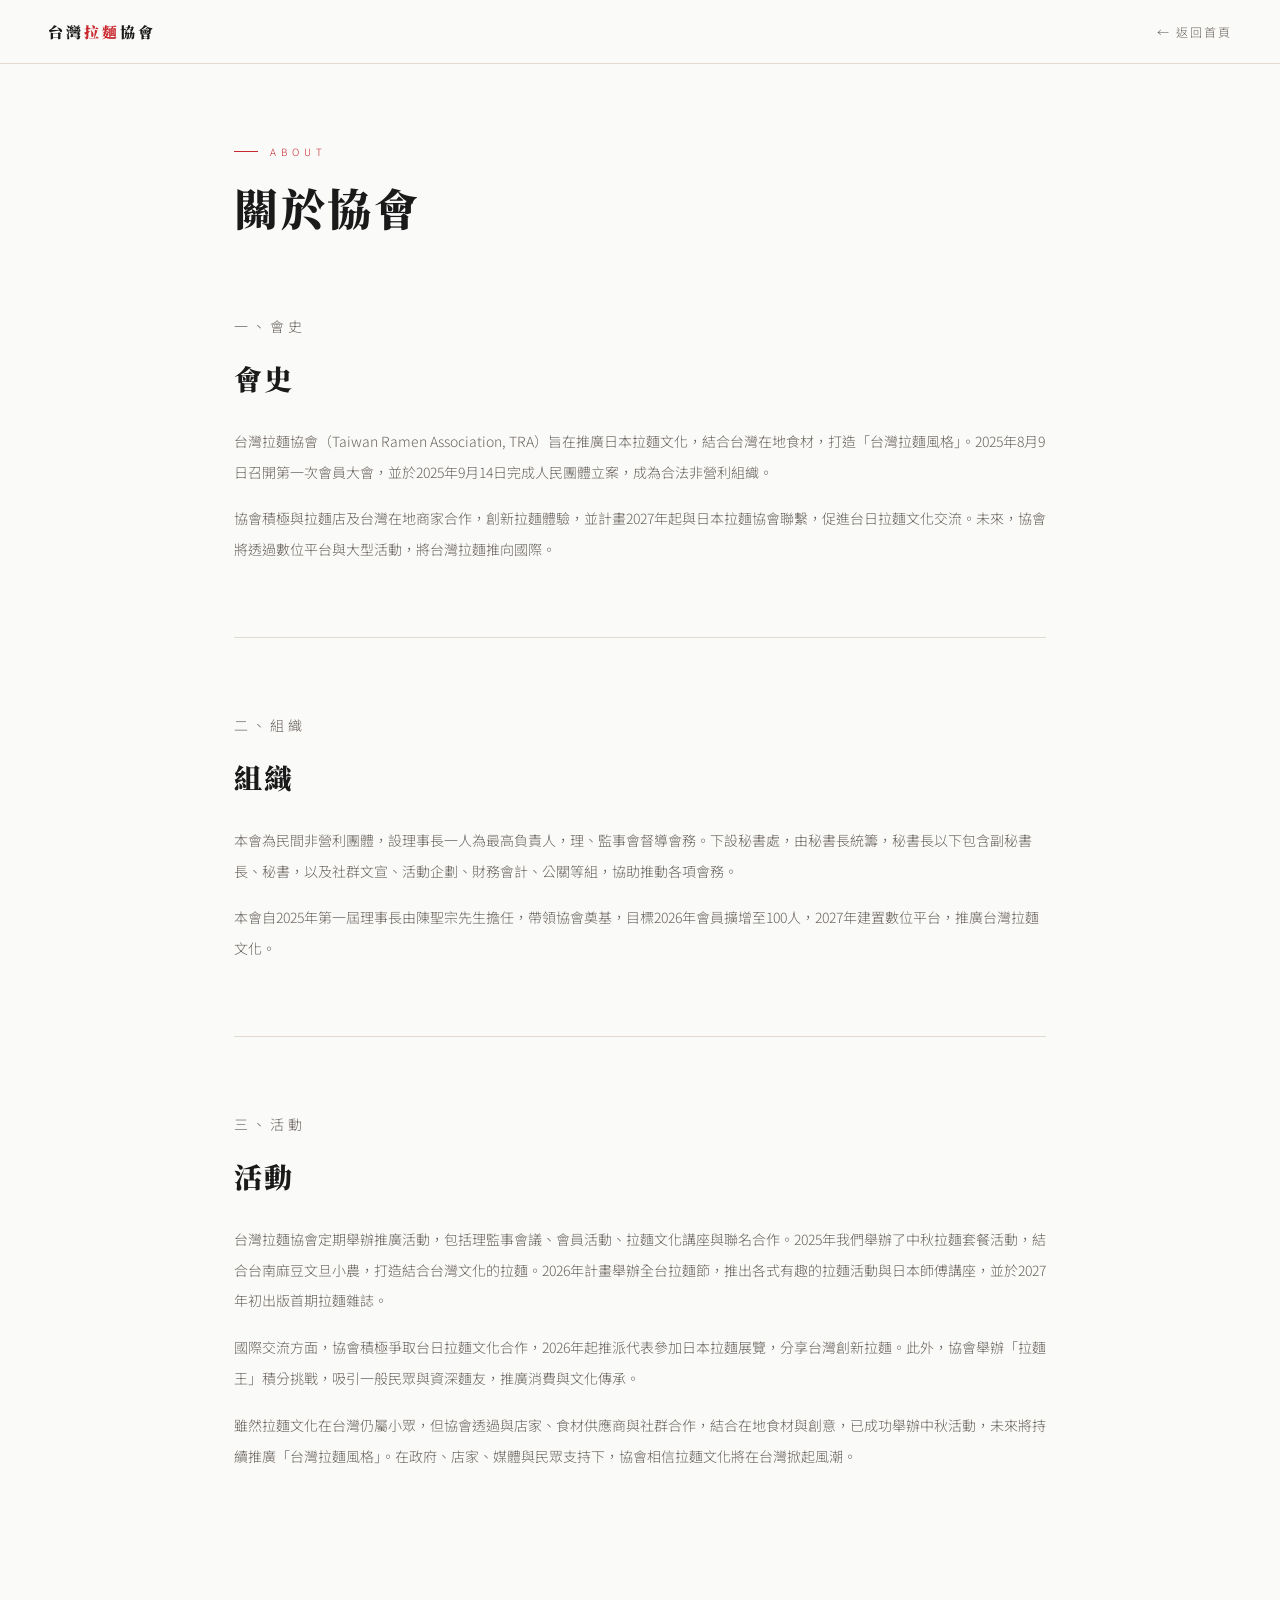
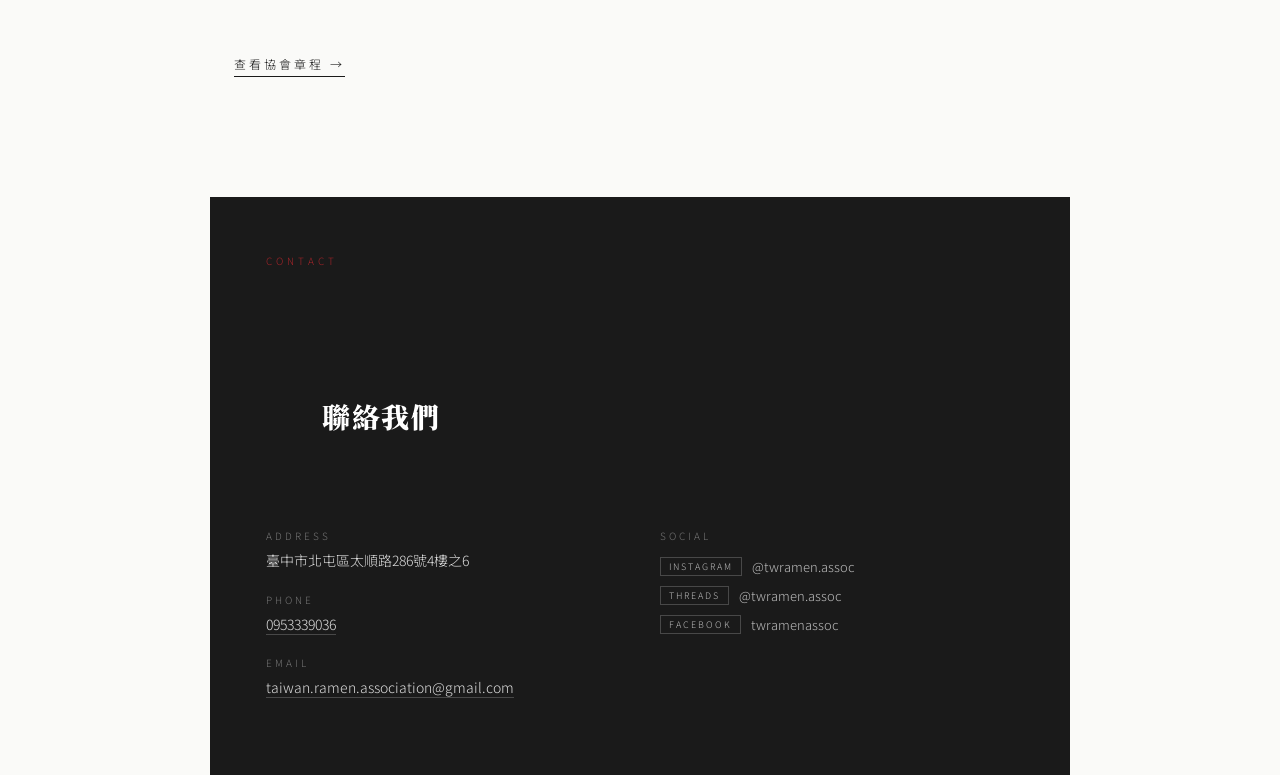
==== about.html @ 66710445 "新增關於協會與章程頁面，內容以 JSON 外嵌管理 Co-Authored-By: Claude Sonnet 4.6 <noreply@anthropic.com>" ====
<!DOCTYPE html>
<html lang="zh-TW">
<head>
  <meta charset="UTF-8">
  <meta name="viewport" content="width=device-width, initial-scale=1.0">
  <title>關於協會 | 台灣拉麵協會</title>
  <link rel="preconnect" href="https://fonts.googleapis.com">
  <link href="https://fonts.googleapis.com/css2?family=Noto+Sans+TC:wght@300;400;500&family=Noto+Serif+TC:wght@700;900&display=swap" rel="stylesheet">
  <style>
    *, *::before, *::after { box-sizing: border-box; margin: 0; padding: 0; }
    :root {
      --red:   #C8272D;
      --ink:   #1A1A1A;
      --paper: #FAFAF8;
      --stone: #8B7355;
      --line:  #E0DAD0;
      --muted: #6B6560;
      --white: #FFFFFF;
    }
    body { font-family: 'Noto Sans TC', sans-serif; background: var(--paper); color: var(--ink); font-weight: 300; }

    nav {
      display: flex; align-items: center; justify-content: space-between;
      padding: 0 48px; height: 64px;
      background: rgba(250,250,248,0.95); backdrop-filter: blur(12px);
      border-bottom: 1px solid var(--line);
      position: sticky; top: 0; z-index: 100;
    }
    .nav-logo { font-family: 'Noto Serif TC', serif; font-size: 15px; font-weight: 900; letter-spacing: 3px; color: var(--ink); text-decoration: none; }
    .nav-logo span { color: var(--red); }
    .nav-back { font-size: 12px; letter-spacing: 2px; color: var(--muted); text-decoration: none; transition: color 0.2s; }
    .nav-back:hover { color: var(--red); }

    main { max-width: 860px; margin: 0 auto; padding: 80px 24px 120px; }

    .page-label {
      font-size: 10px; letter-spacing: 5px; color: var(--red); margin-bottom: 16px;
      display: flex; align-items: center; gap: 12px;
    }
    .page-label::before { content: ''; display: inline-block; width: 24px; height: 1px; background: var(--red); }
    .page-title { font-family: 'Noto Serif TC', serif; font-size: clamp(28px, 4vw, 44px); font-weight: 900; letter-spacing: 0.06em; margin-bottom: 72px; }

    .section { margin-bottom: 72px; padding-bottom: 72px; border-bottom: 1px solid var(--line); }
    .section:last-of-type { border-bottom: none; }
    .section-num { font-size: 10px; letter-spacing: 4px; color: var(--red); margin-bottom: 12px; }
    .section-title { font-family: 'Noto Serif TC', serif; font-size: clamp(20px, 2.5vw, 28px); font-weight: 900; letter-spacing: 0.06em; margin-bottom: 28px; }
    .section p { font-size: 14px; line-height: 2.2; color: var(--muted); margin-bottom: 16px; }
    .section p:last-child { margin-bottom: 0; }

    .contact-section { background: var(--ink); color: var(--white); padding: 56px; margin-top: 72px; }
    .contact-section .section-num { color: rgba(200,39,45,0.8); }
    .contact-section .section-title { color: var(--white); margin-bottom: 36px; }
    .contact-grid { display: grid; grid-template-columns: 1fr 1fr; gap: 40px; }
    .contact-item { margin-bottom: 20px; }
    .contact-label { font-size: 10px; letter-spacing: 3px; color: rgba(255,255,255,0.4); margin-bottom: 6px; }
    .contact-value { font-size: 14px; color: rgba(255,255,255,0.85); line-height: 1.6; }
    .contact-value a { color: rgba(255,255,255,0.85); text-decoration: none; border-bottom: 1px solid rgba(255,255,255,0.2); transition: border-color 0.2s; }
    .contact-value a:hover { border-color: var(--red); color: var(--white); }
    .social-list { list-style: none; display: flex; flex-direction: column; gap: 10px; }
    .social-list li a { font-size: 13px; color: rgba(255,255,255,0.7); text-decoration: none; display: flex; align-items: center; gap: 10px; transition: color 0.2s; }
    .social-list li a:hover { color: var(--white); }
    .social-tag { font-size: 9px; letter-spacing: 2px; border: 1px solid rgba(255,255,255,0.2); padding: 2px 8px; }

    .charter-link {
      display: inline-flex; align-items: center; gap: 12px;
      font-size: 12px; letter-spacing: 3px; color: var(--ink);
      text-decoration: none; border-bottom: 1px solid var(--ink);
      padding-bottom: 4px; margin-top: 40px; transition: color 0.2s, border-color 0.2s;
    }
    .charter-link:hover { color: var(--red); border-color: var(--red); }

    @media (max-width: 600px) {
      nav { padding: 0 20px; }
      main { padding: 60px 20px 80px; }
      .contact-section { padding: 40px 24px; }
      .contact-grid { grid-template-columns: 1fr; gap: 24px; }
    }
  </style>
</head>
<body>
  <nav>
    <a href="index.html" class="nav-logo">台灣<span>拉麵</span>協會</a>
    <a href="index.html" class="nav-back">← 返回首頁</a>
  </nav>

  <main>
    <p class="page-label">ABOUT</p>
    <h1 class="page-title">關於協會</h1>
    <div id="sections"></div>
    <a href="charter.html" class="charter-link">查看協會章程 →</a>
  </main>

  <div class="contact-section" id="contact-block" style="max-width:860px;margin:0 auto;display:none;">
    <p class="section-num">CONTACT</p>
    <h2 class="contact-section section-title" style="font-family:'Noto Serif TC',serif;font-size:clamp(20px,2.5vw,28px);font-weight:900;letter-spacing:0.06em;color:white;margin-bottom:36px;">聯絡我們</h2>
    <div class="contact-grid" id="contact-grid"></div>
  </div>

  <script>
    fetch('about.json?t=' + Date.now())
      .then(r => r.json())
      .then(data => {
        const container = document.getElementById('sections');
        const nums = ['一', '二', '三', '四', '五'];
        data.sections.forEach((sec, i) => {
          const div = document.createElement('div');
          div.className = 'section';
          div.innerHTML = `<p class="section-num">${nums[i]}、${sec.title.toUpperCase()}</p>
            <h2 class="section-title">${sec.title}</h2>
            ${sec.paragraphs.map(p => `<p>${p}</p>`).join('')}`;
          container.appendChild(div);
        });

        // Contact block
        const c = data.contact;
        document.getElementById('contact-block').style.display = 'block';
        const grid = document.getElementById('contact-grid');
        grid.innerHTML = `
          <div>
            <div class="contact-item">
              <div class="contact-label">ADDRESS</div>
              <div class="contact-value">${c.address}</div>
            </div>
            <div class="contact-item">
              <div class="contact-label">PHONE</div>
              <div class="contact-value"><a href="tel:${c.phone}">${c.phone}</a></div>
            </div>
            <div class="contact-item">
              <div class="contact-label">EMAIL</div>
              <div class="contact-value"><a href="mailto:${c.email}">${c.email}</a></div>
            </div>
          </div>
          <div>
            <div class="contact-label" style="margin-bottom:14px;">SOCIAL</div>
            <ul class="social-list">
              ${c.social.map(s => `
                <li><a href="${s.url}" target="_blank" rel="noopener">
                  <span class="social-tag">${s.platform.toUpperCase()}</span>
                  ${s.handle}
                </a></li>`).join('')}
            </ul>
          </div>`;
      });
  </script>
</body>
</html>
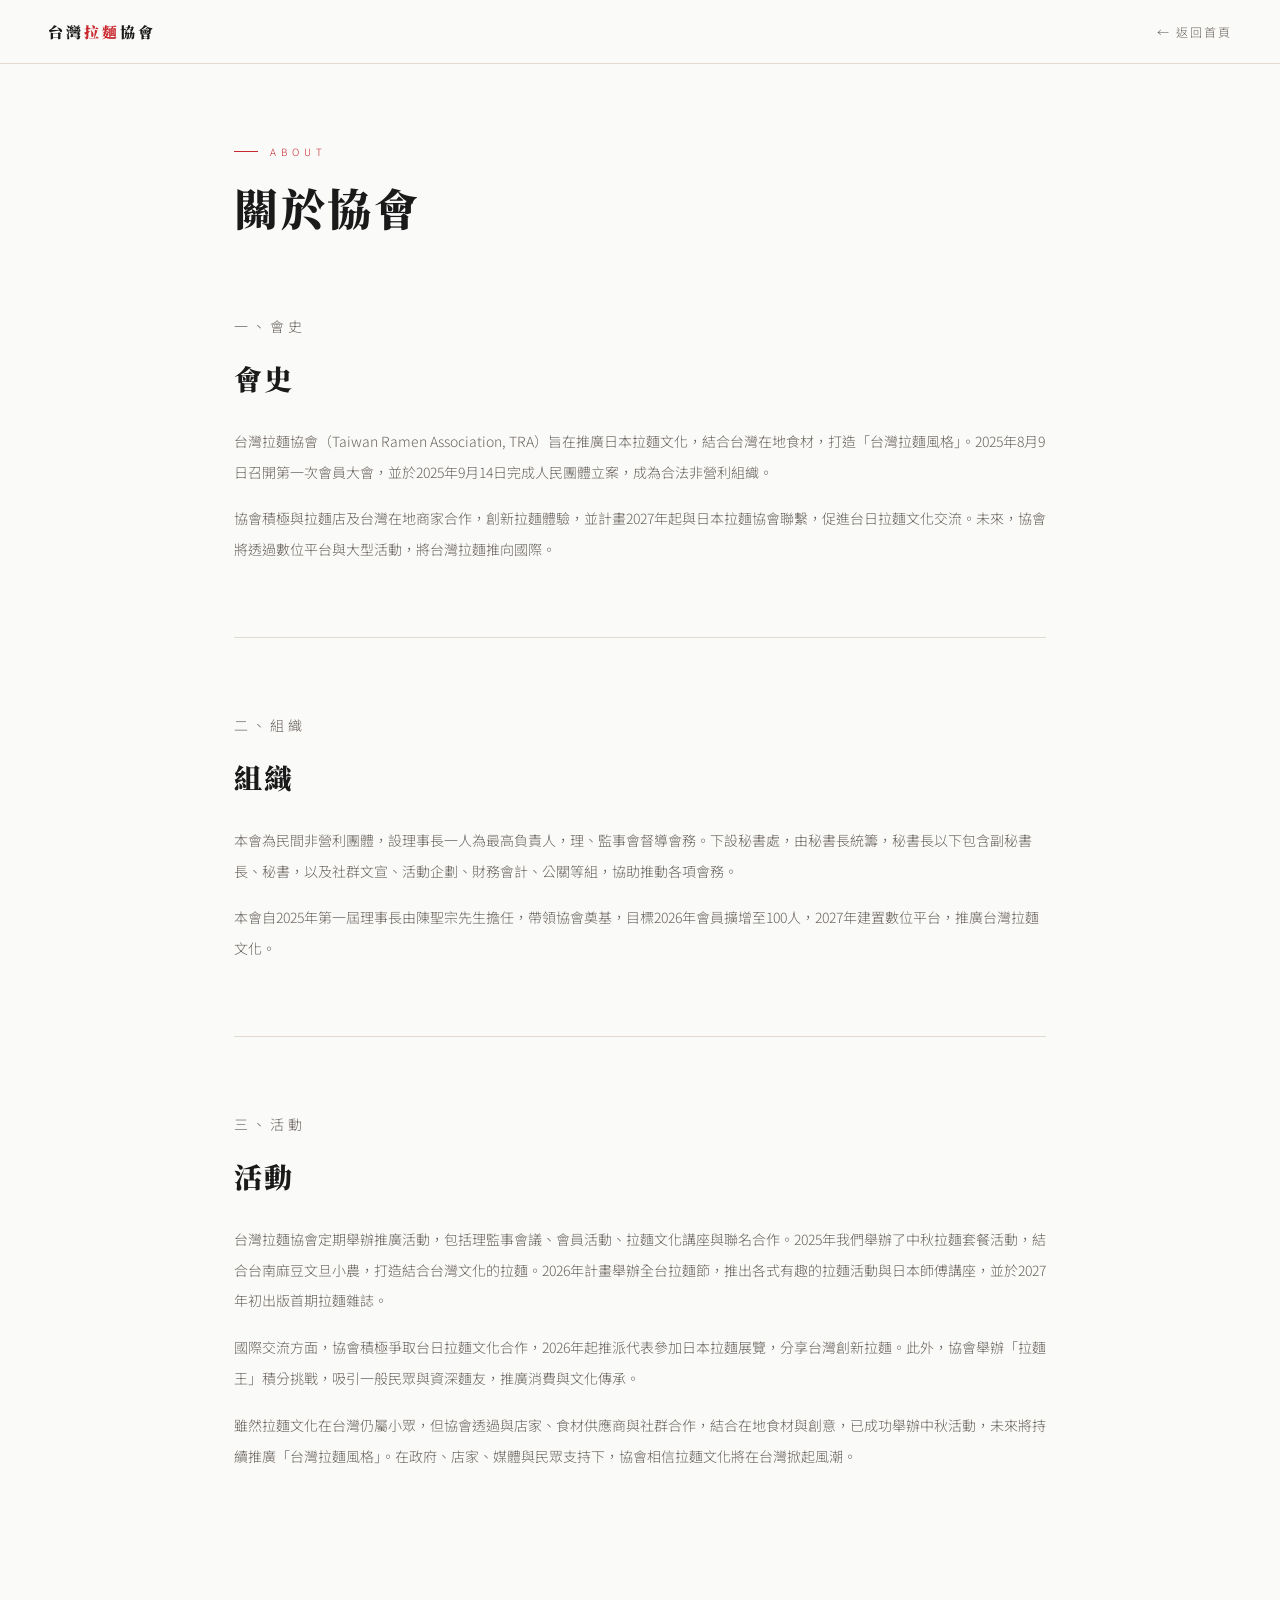
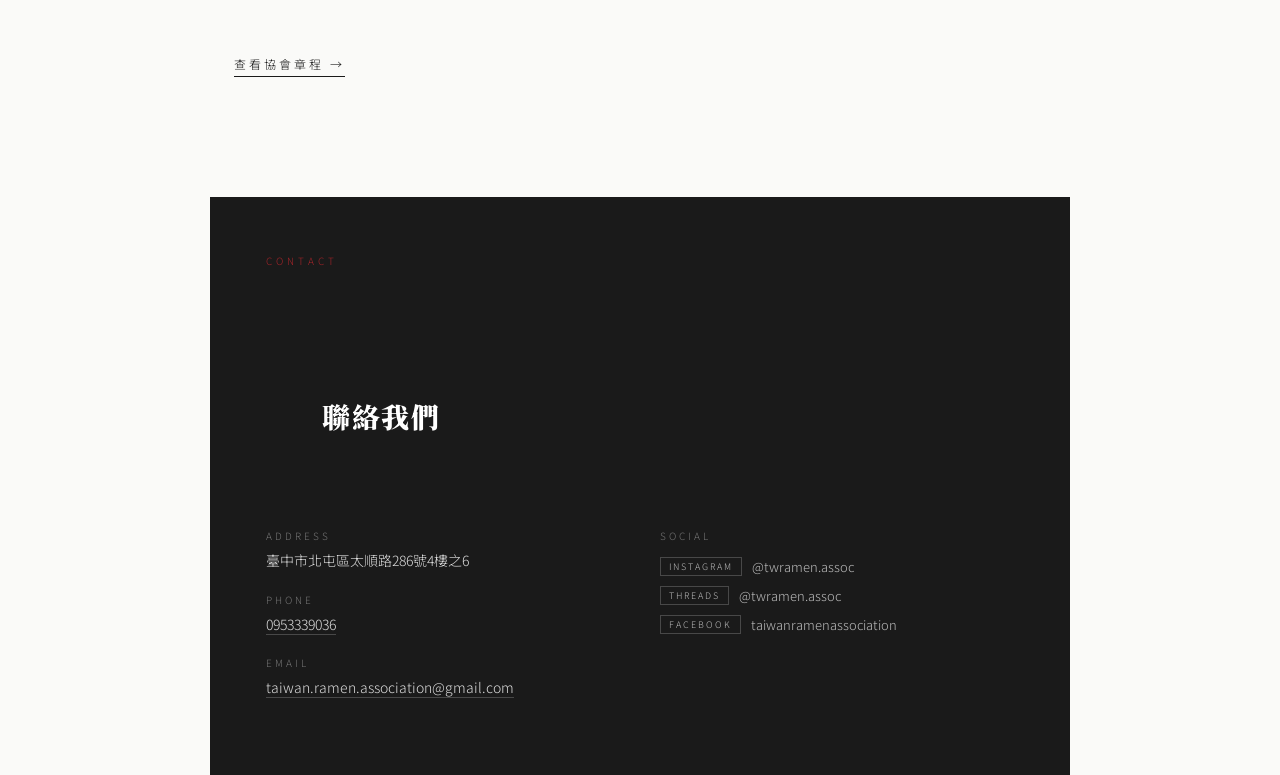
==== commit d3fac565: "重構目錄結構：assets/ + data/ 分層管理 - style.css、icon/、image/ 移入 assets/css、assets/icons、assets/images - 所有 J" ====
--- a/about.html
+++ b/about.html
@@ -3,41 +3,15 @@
 <head>
   <meta charset="UTF-8">
   <meta name="viewport" content="width=device-width, initial-scale=1.0">
+  <link rel="icon" href="assets/icons/03.png">
+  <meta name="google-adsense-account" content="ca-pub-6476285123291834">
   <title>關於協會 | 台灣拉麵協會</title>
+  <script async src="https://pagead2.googlesyndication.com/pagead/js/adsbygoogle.js?client=ca-pub-6476285123291834" crossorigin="anonymous"></script>
   <link rel="preconnect" href="https://fonts.googleapis.com">
   <link href="https://fonts.googleapis.com/css2?family=Noto+Sans+TC:wght@300;400;500&family=Noto+Serif+TC:wght@700;900&display=swap" rel="stylesheet">
+  <link rel="stylesheet" href="assets/css/style.css">
   <style>
-    *, *::before, *::after { box-sizing: border-box; margin: 0; padding: 0; }
-    :root {
-      --red:   #C8272D;
-      --ink:   #1A1A1A;
-      --paper: #FAFAF8;
-      --stone: #8B7355;
-      --line:  #E0DAD0;
-      --muted: #6B6560;
-      --white: #FFFFFF;
-    }
-    body { font-family: 'Noto Sans TC', sans-serif; background: var(--paper); color: var(--ink); font-weight: 300; }
-
-    nav {
-      display: flex; align-items: center; justify-content: space-between;
-      padding: 0 48px; height: 64px;
-      background: rgba(250,250,248,0.95); backdrop-filter: blur(12px);
-      border-bottom: 1px solid var(--line);
-      position: sticky; top: 0; z-index: 100;
-    }
-    .nav-logo { font-family: 'Noto Serif TC', serif; font-size: 15px; font-weight: 900; letter-spacing: 3px; color: var(--ink); text-decoration: none; }
-    .nav-logo span { color: var(--red); }
-    .nav-back { font-size: 12px; letter-spacing: 2px; color: var(--muted); text-decoration: none; transition: color 0.2s; }
-    .nav-back:hover { color: var(--red); }
-
     main { max-width: 860px; margin: 0 auto; padding: 80px 24px 120px; }
-
-    .page-label {
-      font-size: 10px; letter-spacing: 5px; color: var(--red); margin-bottom: 16px;
-      display: flex; align-items: center; gap: 12px;
-    }
-    .page-label::before { content: ''; display: inline-block; width: 24px; height: 1px; background: var(--red); }
     .page-title { font-family: 'Noto Serif TC', serif; font-size: clamp(28px, 4vw, 44px); font-weight: 900; letter-spacing: 0.06em; margin-bottom: 72px; }
 
     .section { margin-bottom: 72px; padding-bottom: 72px; border-bottom: 1px solid var(--line); }
@@ -70,7 +44,6 @@
     .charter-link:hover { color: var(--red); border-color: var(--red); }
 
     @media (max-width: 600px) {
-      nav { padding: 0 20px; }
       main { padding: 60px 20px 80px; }
       .contact-section { padding: 40px 24px; }
       .contact-grid { grid-template-columns: 1fr; gap: 24px; }
@@ -97,7 +70,7 @@
   </div>
 
   <script>
-    fetch('about.json?t=' + Date.now())
+    fetch('data/about.json?t=' + Date.now())
       .then(r => r.json())
       .then(data => {
         const container = document.getElementById('sections');
--- a/assets/css/style.css
+++ b/assets/css/style.css
@@ -0,0 +1,214 @@
+/* ── RESET ── */
+*, *::before, *::after { box-sizing: border-box; margin: 0; padding: 0; }
+
+/* ── VARIABLES ── */
+:root {
+  --red:   #C8272D;
+  --ink:   #1A1A1A;
+  --paper: #FAFAF8;
+  --stone: #8B7355;
+  --line:  #E0DAD0;
+  --muted: #6B6560;
+  --white: #FFFFFF;
+}
+
+/* ── BASE ── */
+html { scroll-behavior: smooth; }
+body {
+  font-family: 'Noto Sans TC', 'Noto Sans JP', sans-serif;
+  background: var(--paper);
+  color: var(--ink);
+  font-weight: 300;
+}
+
+/* ── NAV ── */
+nav {
+  display: flex;
+  align-items: center;
+  justify-content: space-between;
+  padding: 0 48px;
+  height: 64px;
+  background: rgba(250, 250, 248, 0.95);
+  backdrop-filter: blur(12px);
+  border-bottom: 1px solid var(--line);
+  position: sticky;
+  top: 0;
+  z-index: 100;
+}
+.nav-logo {
+  font-family: 'Noto Serif TC', serif;
+  font-size: 15px;
+  font-weight: 900;
+  letter-spacing: 3px;
+  color: var(--ink);
+  text-decoration: none;
+}
+.nav-logo span { color: var(--red); }
+.nav-back {
+  font-size: 12px;
+  letter-spacing: 2px;
+  color: var(--muted);
+  text-decoration: none;
+  display: flex;
+  align-items: center;
+  gap: 8px;
+  transition: color 0.2s;
+}
+.nav-back:hover { color: var(--red); }
+.nav-links {
+  display: flex;
+  gap: 36px;
+  list-style: none;
+}
+.nav-links a {
+  font-size: 12px;
+  letter-spacing: 2px;
+  color: var(--muted);
+  text-decoration: none;
+  transition: color 0.2s;
+}
+.nav-links a:hover { color: var(--red); }
+.nav-right {
+  display: flex;
+  align-items: center;
+  gap: 20px;
+}
+.lang-select {
+  background: none;
+  border: 1px solid var(--line);
+  font-size: 11px;
+  letter-spacing: 1px;
+  color: var(--muted);
+  cursor: pointer;
+  padding: 4px 8px;
+  font-family: inherit;
+  border-radius: 2px;
+  outline: none;
+}
+.lang-select:focus { border-color: var(--red); color: var(--red); }
+.hamburger {
+  display: none;
+  flex-direction: column;
+  align-items: center;
+  justify-content: center;
+  gap: 5px;
+  width: 40px;
+  height: 40px;
+  padding: 8px;
+  background: none;
+  border: none;
+  cursor: pointer;
+  flex-shrink: 0;
+}
+.hamburger .line {
+  width: 22px;
+  height: 1.5px;
+  background: var(--ink);
+  border-radius: 2px;
+  transition: transform 0.35s cubic-bezier(.4,0,.2,1),
+              opacity  0.25s ease,
+              width    0.35s ease;
+  transform-origin: center;
+}
+/* top line rotates down to form \ */
+.hamburger.opened .line.top    { transform: translateY(6.5px) rotate(45deg); }
+/* middle fades out */
+.hamburger.opened .line.middle { opacity: 0; transform: scaleX(0); }
+/* bottom line rotates up to form / */
+.hamburger.opened .line.bottom { transform: translateY(-6.5px) rotate(-45deg); }
+
+/* sr-only label */
+.hamburger span {
+  position: absolute;
+  width: 1px; height: 1px;
+  padding: 0; margin: -1px;
+  overflow: hidden;
+  clip: rect(0,0,0,0);
+  white-space: nowrap;
+  border: 0;
+}
+.mobile-menu {
+  display: none;
+  position: fixed;
+  top: 64px; left: 0; right: 0;
+  background: var(--paper);
+  border-bottom: 1px solid var(--line);
+  z-index: 99;
+  box-shadow: 0 4px 16px rgba(0,0,0,0.08);
+}
+.mobile-menu.open { display: block; }
+.mobile-menu a {
+  display: block;
+  padding: 16px 24px;
+  font-size: 13px;
+  letter-spacing: 2px;
+  color: var(--muted);
+  text-decoration: none;
+  border-bottom: 1px solid var(--line);
+  transition: color 0.2s;
+}
+.mobile-menu a:hover { color: var(--red); }
+.mobile-menu button {
+  display: block;
+  width: 100%;
+  padding: 16px 24px;
+  font-size: 13px;
+  letter-spacing: 2px;
+  color: var(--muted);
+  background: none;
+  border: none;
+  border-bottom: 1px solid var(--line);
+  text-align: left;
+  cursor: pointer;
+  transition: color 0.2s;
+}
+.mobile-menu button:hover { color: var(--red); }
+.nav-cta {
+  font-size: 11px;
+  letter-spacing: 2px;
+  color: var(--white);
+  background: var(--red);
+  border: none;
+  padding: 8px 18px;
+  cursor: pointer;
+  font-family: inherit;
+  text-decoration: none;
+  transition: background 0.2s;
+}
+.nav-cta:hover { background: #a01e23; }
+
+/* ── PAGE LABEL ── */
+.page-label, .section-label {
+  font-size: 10px;
+  letter-spacing: 5px;
+  color: var(--red);
+  margin-bottom: 16px;
+  display: flex;
+  align-items: center;
+  gap: 12px;
+}
+.page-label::before, .section-label::before {
+  content: '';
+  display: inline-block;
+  width: 24px;
+  height: 1px;
+  background: var(--red);
+}
+
+/* ── SCROLL LOCK (iOS fix) ── */
+body.scroll-locked {
+  position: fixed;
+  width: 100%;
+  overflow-y: scroll; /* 桌機保留 scrollbar 位置，避免版面位移 */
+}
+
+/* ── MOBILE NAV ── */
+@media (max-width: 768px) {
+  nav { padding: 0 20px; }
+  .nav-links { display: none; }
+  .nav-cta { display: none; }
+  .hamburger { display: flex; }
+}
+@media (max-width: 600px) {
+  nav { padding: 0 20px; }
+}
